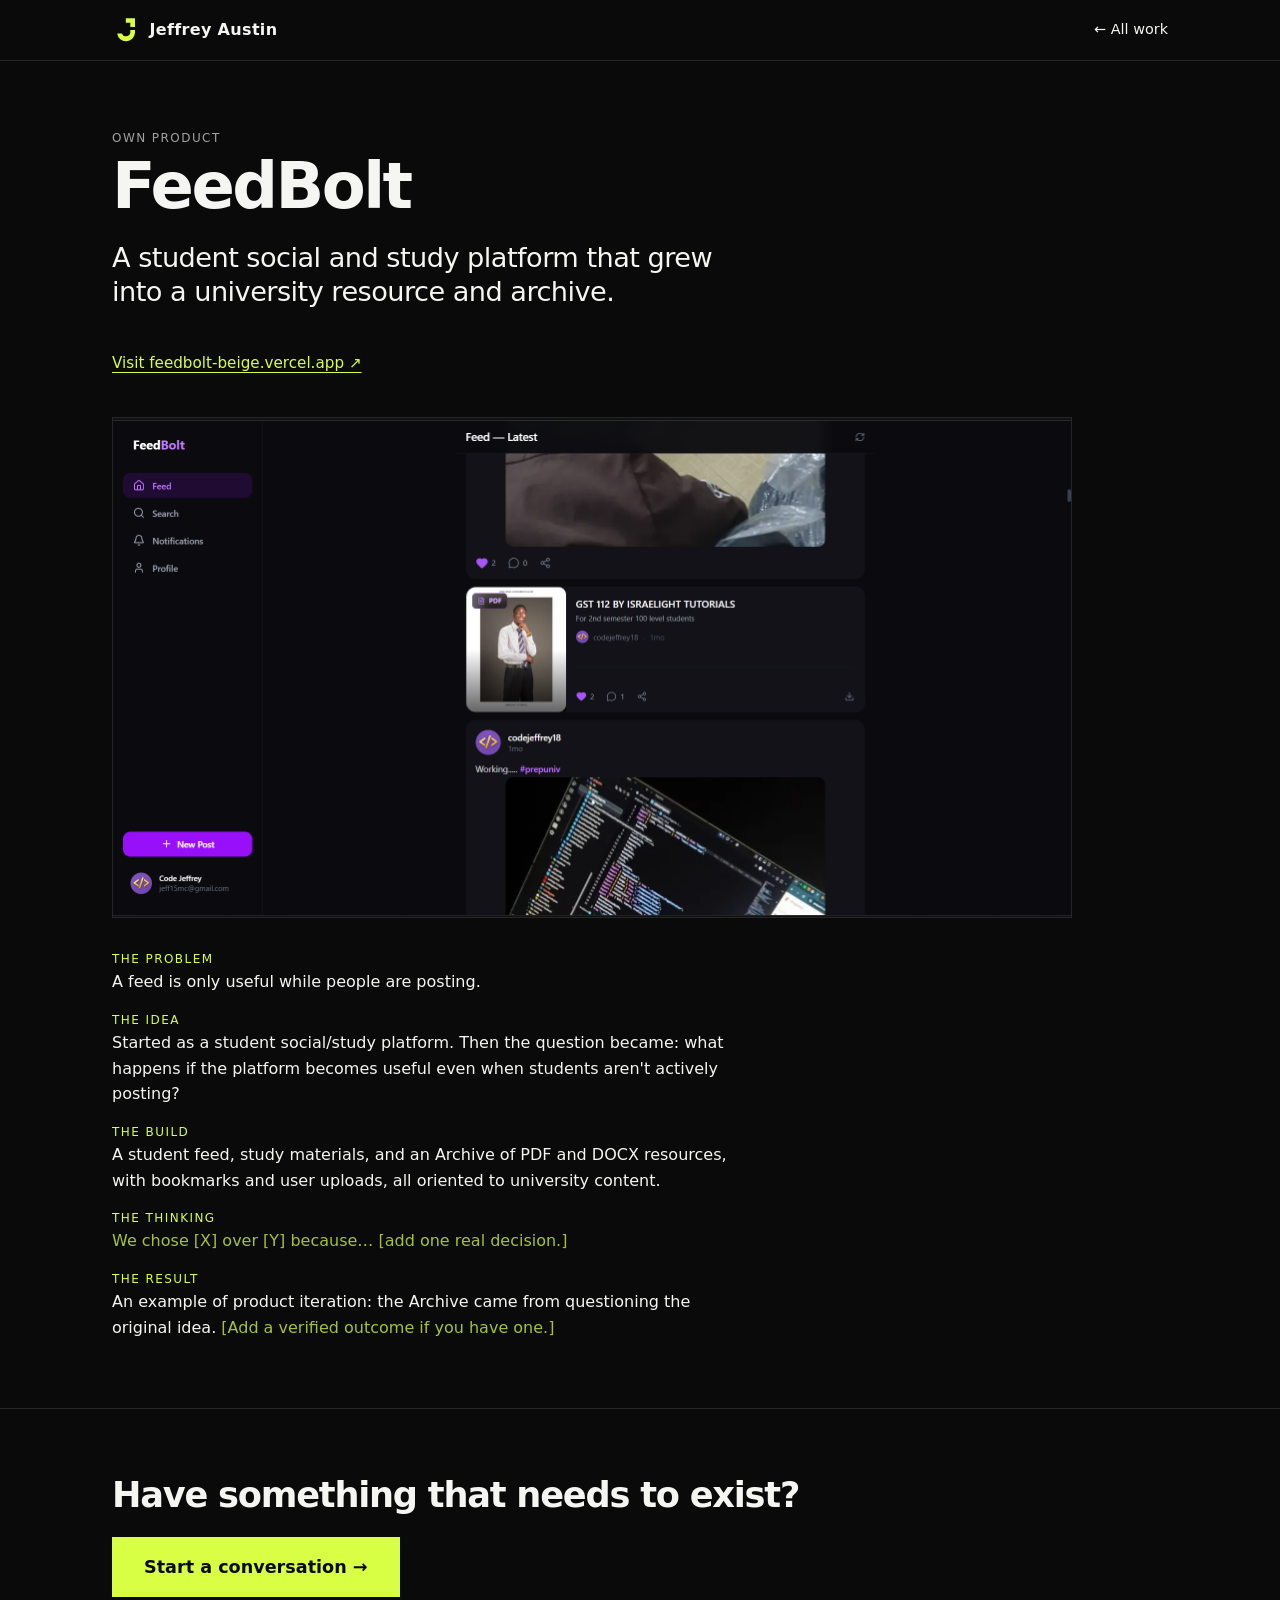
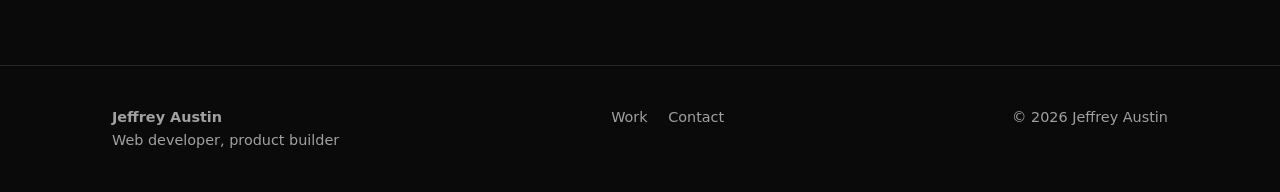
==== projects/feedbolt.html @ cd48c378 "first commit" ====
<!DOCTYPE html>
<html lang="en">
<head>
<meta charset="utf-8">
<meta name="viewport" content="width=device-width, initial-scale=1">
<title>FeedBolt — Jeffrey Austin</title>
<meta name="description" content="A student social and study platform that grew into a university resource and archive.">
<link rel="canonical" href="https://austinjeffrey.com/projects/feedbolt.html">
<link rel="icon" href="../assets/icons/logo.svg" type="image/svg+xml">
<link rel="stylesheet" href="../style.css">
</head>
<body class="page">
<header class="nav"><a class="brand" href="../index.html"><img src="../assets/icons/logo.svg" width="28" height="28" alt="" onerror="this.remove()">Jeffrey Austin</a><a class="back" href="../index.html#work">← All work</a></header>
<main>
<section class="sec">
  <p class="label">Own product</p>
  <h1 style="text-transform:none;margin:.5rem 0 1.5rem">FeedBolt</h1>
  <p class="pg-lede">A student social and study platform that grew into a university resource and archive.</p>
  <p><a class="visit live" href="https://feedbolt-beige.vercel.app" target="_blank" rel="noopener">Visit feedbolt-beige.vercel.app ↗</a></p>
  <figure class="shot"><img src="../assets/images/feedbolt.png" alt="FeedBolt screenshot" loading="lazy" onerror="this.remove()"><figcaption>Screenshot: assets/images/feedbolt.png</figcaption></figure>
  <dl>
    <dt>The problem</dt><dd>A feed is only useful while people are posting.</dd>
    <dt>The idea</dt><dd>Started as a student social/study platform. Then the question became: what happens if the platform becomes useful even when students aren't actively posting?</dd>
    <dt>The build</dt><dd>A student feed, study materials, and an Archive of PDF and DOCX resources, with bookmarks and user uploads, all oriented to university content.</dd>
    <dt>The thinking</dt><dd class="ph">We chose [X] over [Y] because… [add one real decision.]</dd>
    <dt>The result</dt><dd>An example of product iteration: the Archive came from questioning the original idea. <span class="ph">[Add a verified outcome if you have one.]</span></dd>
  </dl>
</section>
<section class="sec cta"><h2 class="big sm">Have something that needs to exist?</h2><a class="btn" href="https://wa.me/2347015585397">Start a conversation →</a></section>
</main>
<footer><div><strong>Jeffrey Austin</strong><br>Web developer, product builder</div><nav aria-label="Footer"><a href="../index.html#work">Work</a> <a href="../index.html#contact">Contact</a></nav><p>© 2026 Jeffrey Austin</p></footer>
<script src="../lightbox.js"></script>
</body>
</html>
---- style.css ----
:root{--black:#0A0A0A;--white:#F5F5F2;--muted:#A1A1A1;--line:#262626;--surface:#111;--accent:#D9FF45;
--font:"Inter","Geist",system-ui,-apple-system,"Segoe UI",Roboto,sans-serif;--pad:clamp(1.25rem,5vw,4rem);--gutter:max(var(--pad),calc((100vw - 66rem)/2))}
*{box-sizing:border-box;margin:0}
html{scroll-behavior:smooth;scroll-padding-top:4rem;background:var(--black)}
body{font:400 1rem/1.6 var(--font);color:var(--white);background:var(--black);overflow-x:hidden;-webkit-font-smoothing:antialiased}
a{color:inherit}
:focus-visible{outline:2px solid var(--accent);outline-offset:3px}
img{max-width:100%;display:block}
.skip{position:absolute;left:-999px}.skip:focus{left:1rem;top:1rem;background:var(--accent);color:var(--black);padding:.5rem 1rem;z-index:20}
.label{font-size:.75rem;letter-spacing:.12em;text-transform:uppercase;color:var(--muted)}

/* nav */
.nav{position:sticky;top:0;z-index:10;display:flex;justify-content:space-between;align-items:center;padding:1rem var(--gutter);background:var(--black);border-bottom:1px solid var(--line)}
.brand{display:inline-flex;align-items:center;gap:.6rem;text-decoration:none;font-weight:700;letter-spacing:.02em}.brand img{width:28px;height:28px}
.links{display:flex;gap:2rem}
.links a{text-decoration:none;font-size:.9rem;background:linear-gradient(var(--accent),var(--accent)) 0 100%/0 2px no-repeat;transition:background-size .25s;padding:.25rem 0}
.links a:hover{background-size:100% 2px}
.menu-btn{display:none;font:inherit;font-size:.9rem;color:var(--white);background:none;border:1px solid var(--line);padding:.6rem 1rem;min-height:44px;cursor:pointer}

/* hero */
.hero{padding:clamp(2.5rem,7vw,5rem) var(--gutter) 3.5rem;display:grid;gap:2.5rem;border-bottom:1px solid var(--line)}
h1{font-size:clamp(2.2rem,6.5vw,4rem);line-height:.95;letter-spacing:-.04em;font-weight:800;text-transform:uppercase}
.lede{max-width:34rem;color:var(--muted);font-size:1.05rem}
.ask{display:grid;max-width:44rem;border-top:1px solid var(--line)}
.ask .label{padding:1rem 0;color:var(--accent)}
.ask button{font:inherit;font-size:clamp(1.05rem,2.4vw,1.35rem);text-align:left;color:var(--white);background:none;border:0;border-top:1px solid var(--line);padding:1rem 0;min-height:56px;display:flex;justify-content:space-between;cursor:pointer;transition:padding .2s,color .2s}
.ask button:hover{padding-left:1rem;color:var(--accent)}
.ask button[aria-pressed=true]{color:var(--black);background:var(--accent);padding-left:1rem;padding-right:1rem}
.hint{border-top:1px solid var(--line);padding-top:1rem;color:var(--muted);font-size:.95rem}

/* sections */
main{display:flex;flex-direction:column}
.sec{padding:clamp(2.75rem,7vw,4.25rem) var(--gutter);border-bottom:1px solid var(--line);position:relative}
.big{font-size:clamp(1.9rem,5vw,3rem);line-height:1;letter-spacing:-.035em;font-weight:800;margin-bottom:1.5rem}
.big.sm{font-size:clamp(1.6rem,3.6vw,2.2rem)}
.sub{max-width:38rem;color:var(--muted);margin-bottom:2rem}
.ph{color:var(--accent);opacity:.75}
#work{order:1}#clients{order:2}#build{order:3}#process{order:4}#care{order:5}#tech{order:6}#about{order:7}#contact{order:8}
body[data-intent=hire] #build{order:0}body[data-intent=hire] #clients{order:1}body[data-intent=hire] #work{order:2}
body[data-intent=dev] #tech{order:0}
.sec::before{content:"";position:absolute;left:0;top:0;width:4px;height:0;background:var(--accent);transition:height .4s}
body[data-intent=hire] .sec[data-rel~=hire]::before,body[data-intent=work] .sec[data-rel~=work]::before,body[data-intent=dev] .sec[data-rel~=dev]::before{height:100%}

/* projects: each gets its own composition */
.proj{display:grid;gap:1.5rem;padding:3rem 0;border-top:1px solid var(--line);max-width:80rem}
.proj h3{font-size:clamp(1.6rem,4vw,2.4rem);letter-spacing:-.03em;line-height:1}
.shot{position:relative;aspect-ratio:1902/993;background:var(--surface);border:1px solid var(--line);overflow:hidden;display:grid;place-items:center}
.shot img{position:absolute;inset:0;width:100%;height:100%;object-fit:contain;cursor:zoom-in;transition:transform .5s}
.proj:hover .shot img{transform:scale(1.03)}
figcaption{font-size:.75rem;color:var(--muted);padding:1rem;text-align:center}
.path{list-style:none;display:flex;flex-wrap:wrap;gap:.5rem}
.path li{border:1px solid var(--line);padding:.35rem .75rem;font-size:.85rem}
.path li:not(:last-child)::after{content:" ↓";color:var(--accent)}
.tags{list-style:none;display:flex;flex-wrap:wrap;gap:.5rem;margin:1rem 0}
.tags li{border-bottom:1px solid var(--accent);font-size:.9rem;padding:.1rem 0}

.p3{grid-template-columns:1fr}
blockquote{font-size:clamp(1.15rem,2.4vw,1.5rem);line-height:1.25;letter-spacing:-.02em;max-width:44rem}
.statement{font-size:clamp(1.25rem,3vw,1.85rem);line-height:1.1;letter-spacing:-.02em;font-weight:700;max-width:40rem}
.p4{background:var(--surface);padding:2.5rem;border:1px solid var(--line);margin-top:3rem}
.p4 .shot{background:var(--black)}

.case summary{cursor:pointer;display:inline-block;color:var(--accent);min-height:44px;padding:.6rem 0;list-style:none}
.case summary::after{content:" +"}.case[open] summary::after{content:" −"}
.case dl{display:grid;gap:.25rem 2rem;margin-top:1rem}
dt{font-size:.75rem;letter-spacing:.12em;text-transform:uppercase;color:var(--muted);margin-top:1rem}
dd{max-width:40rem}
.case[open] dl{animation:open .3s}
@keyframes open{from{opacity:0;transform:translateY(-6px)}}

/* clients: compact, practical */
.visit{color:var(--accent);text-underline-offset:4px}

.cols{display:grid;gap:2rem;grid-template-columns:repeat(auto-fit,minmax(15rem,1fr))}
.cols h3{font-size:1.5rem;margin-bottom:.5rem;letter-spacing:-.02em}
.cols p{color:var(--muted)}
.cols.stack>div{border-top:1px solid var(--line);padding-top:1rem}
.steps{list-style:none;counter-reset:s;max-width:44rem}
.steps li{counter-increment:s;display:grid;grid-template-columns:3rem 8rem 1fr;border-top:1px solid var(--line);padding:1rem 0;color:var(--muted)}
.steps li::before{content:counter(s,decimal-leading-zero);color:var(--accent)}
.steps b{color:var(--white)}
.about{font-size:clamp(1.25rem,2.8vw,1.85rem);line-height:1.2;letter-spacing:-.02em;max-width:48rem;margin-bottom:1.5rem}
.care{list-style:none}
.care li{font-size:clamp(1.15rem,3vw,1.9rem);line-height:1.15;letter-spacing:-.025em;font-weight:700;padding:1.25rem 0;border-top:1px solid var(--line)}
.btn{display:inline-block;background:var(--accent);color:var(--black);font-weight:700;text-decoration:none;padding:1rem 2rem;font-size:1.1rem;transition:transform .2s}
.btn:hover{transform:translateX(6px)}
footer{display:flex;flex-wrap:wrap;gap:1.5rem;justify-content:space-between;padding:2.5rem var(--gutter);color:var(--muted);font-size:.9rem}
footer a{margin-right:1rem;text-decoration:none}

/* reveal: only when JS is on */
.js .rv{opacity:0;transform:translateY(16px);transition:opacity .6s,transform .6s}
.js .rv.in{opacity:1;transform:none}

@media(min-width:900px){
  .p2{grid-template-columns:1fr 1.2fr;align-items:center}
  .p3{grid-template-columns:1fr 1fr}.p3 blockquote,.p3 .label,.p3 h3{grid-column:1/-1}
  .p1{padding-left:0}
  
}
@media(max-width:760px){
  .menu-btn{display:block}
  .links{display:none;position:absolute;top:100%;left:0;right:0;flex-direction:column;gap:0;background:var(--black);border-bottom:1px solid var(--line)}
  .links.open{display:flex}
  .links a{padding:1rem var(--pad);font-size:1.1rem;min-height:48px;background:none}
  .steps li{grid-template-columns:2.5rem 1fr}.steps li{display:block}.steps li::before{margin-right:1rem}
  .p4{padding:1.25rem}
}
@media(prefers-reduced-motion:reduce){
  *,*::before,*::after{animation:none!important;transition:none!important;scroll-behavior:auto!important}
  .js .rv{opacity:1;transform:none}
}

/* client grid: adds columns automatically as you add <li class="client"> */
.clients{list-style:none;display:grid;grid-template-columns:repeat(auto-fit,minmax(min(100%,19rem),1fr));gap:1px;background:var(--line);border:1px solid var(--line)}
.client{background:var(--black);padding:1.25rem;display:flex;flex-direction:column;gap:.75rem}
.client h3{font-size:1.3rem;letter-spacing:-.02em}
.client:hover .shot img{transform:scale(1.03)}
.client p:not(.label){font-size:.95rem;color:var(--muted)}
.url{color:var(--muted);font-size:.9rem;text-underline-offset:4px}
.tools{margin-top:auto}.visit{font-size:.95rem}
.cite{border-top:1px solid var(--line);padding-top:.75rem;font-size:1rem;color:var(--white)}
.cite cite{display:block;font-style:normal;color:var(--muted);font-size:.85rem;margin-top:.25rem}
.more{display:inline-block;color:var(--accent);min-height:44px;padding:.6rem 0;text-underline-offset:4px}
/* project pages */
.page .sec{max-width:none}.pg-lede{font-size:clamp(1.2rem,2.6vw,1.7rem);line-height:1.25;max-width:40rem;letter-spacing:-.02em;margin-bottom:2rem}
.page .shot{margin:2rem 0;max-width:60rem}.page dl{max-width:44rem}.page dt{color:var(--accent)}
.nav .back{font-size:.9rem;text-decoration:none}
.contact{list-style:none;display:flex;flex-wrap:wrap;gap:.75rem;margin-top:2rem}
.contact a{display:grid;place-items:center;width:48px;height:48px;border:1px solid var(--line);color:var(--white);transition:border-color .2s,color .2s}
.contact a:hover{border-color:var(--accent);color:var(--accent)}
.ico{width:22px;height:22px;fill:none;stroke:currentColor;stroke-width:1.7;stroke-linecap:round;stroke-linejoin:round}.ico.fill{fill:currentColor;stroke:none}
.live{display:inline-block;min-height:44px;padding:.6rem 0;text-underline-offset:4px}

/* screenshots open full size in an overlay (lightbox.js) */
.shot{aspect-ratio:1902/993}
html.lb-open{overflow:hidden}
.lb{border:0;background:transparent;padding:0;max-width:96vw;max-height:96vh;overflow:visible}
.lb::backdrop{background:rgba(10,10,10,.94)}
.lb img{display:block;max-width:96vw;max-height:88vh;width:auto;height:auto;border:1px solid var(--line)}
.lb button{position:fixed;top:1rem;right:1rem;width:48px;height:48px;font-size:1.6rem;line-height:1;color:var(--white);background:var(--black);border:1px solid var(--line);cursor:pointer}
.lb button:hover{border-color:var(--accent);color:var(--accent)}
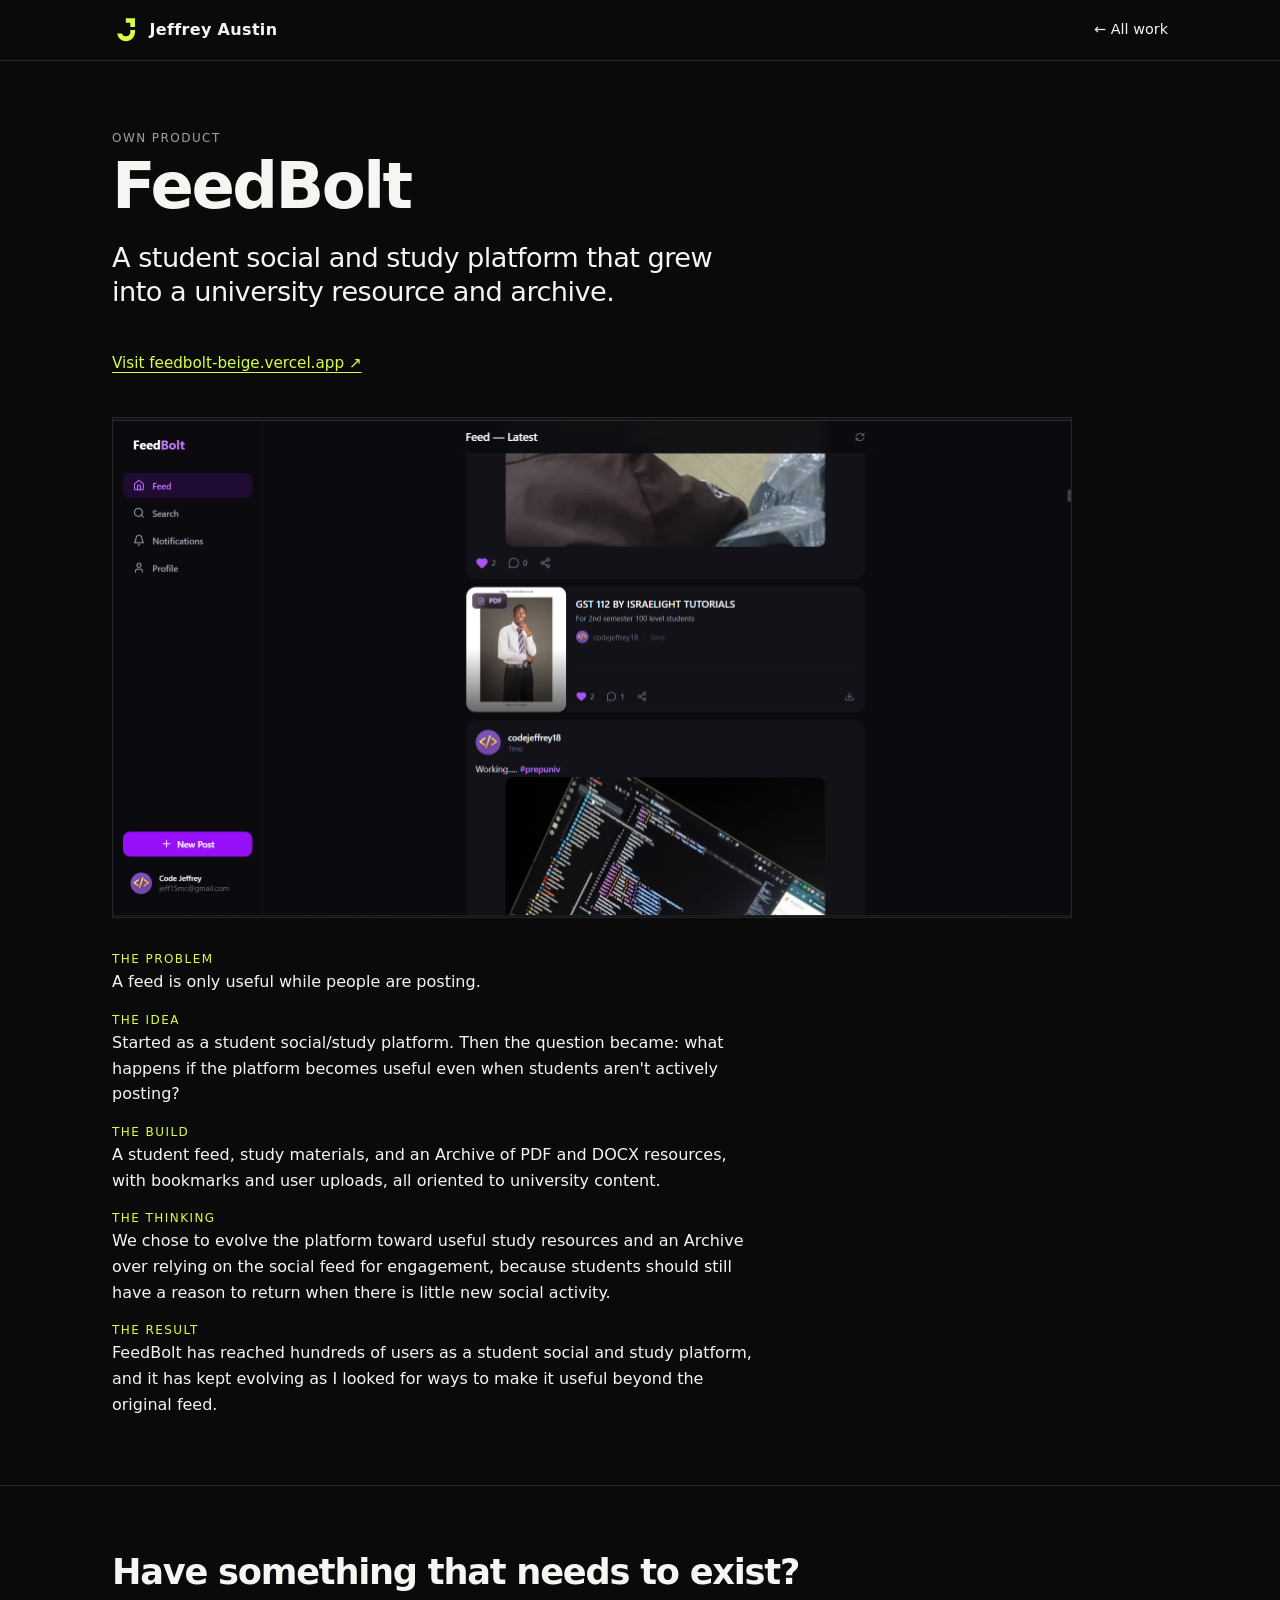
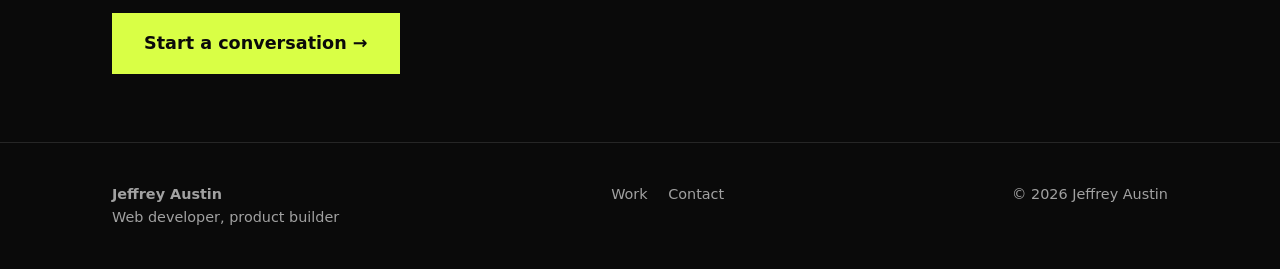
==== commit 0013c4e2: "Refine project descriptions and enhance clarity across multiple project pages" ====
--- a/projects/feedbolt.html
+++ b/projects/feedbolt.html
@@ -6,8 +6,11 @@
 <title>FeedBolt — Jeffrey Austin</title>
 <meta name="description" content="A student social and study platform that grew into a university resource and archive.">
 <link rel="canonical" href="https://austinjeffrey.com/projects/feedbolt.html">
-<link rel="icon" href="../assets/icons/logo.svg" type="image/svg+xml">
-<link rel="stylesheet" href="../style.css">
+<link rel="icon" href="../favicon.ico" sizes="48x48">
+<link rel="icon" href="../assets/icons/favicon.svg" type="image/svg+xml">
+<link rel="icon" href="../assets/icons/favicon-32.png" type="image/png" sizes="32x32">
+<link rel="apple-touch-icon" href="../assets/icons/apple-touch-icon.png">
+<link rel="stylesheet" href="../style.css?v=3">
 </head>
 <body class="page">
 <header class="nav"><a class="brand" href="../index.html"><img src="../assets/icons/logo.svg" width="28" height="28" alt="" onerror="this.remove()">Jeffrey Austin</a><a class="back" href="../index.html#work">← All work</a></header>
@@ -22,13 +25,13 @@
     <dt>The problem</dt><dd>A feed is only useful while people are posting.</dd>
     <dt>The idea</dt><dd>Started as a student social/study platform. Then the question became: what happens if the platform becomes useful even when students aren't actively posting?</dd>
     <dt>The build</dt><dd>A student feed, study materials, and an Archive of PDF and DOCX resources, with bookmarks and user uploads, all oriented to university content.</dd>
-    <dt>The thinking</dt><dd class="ph">We chose [X] over [Y] because… [add one real decision.]</dd>
-    <dt>The result</dt><dd>An example of product iteration: the Archive came from questioning the original idea. <span class="ph">[Add a verified outcome if you have one.]</span></dd>
+    <dt>The thinking</dt><dd>We chose to evolve the platform toward useful study resources and an Archive over relying on the social feed for engagement, because students should still have a reason to return when there is little new social activity.</dd>
+    <dt>The result</dt><dd>FeedBolt has reached hundreds of users as a student social and study platform, and it has kept evolving as I looked for ways to make it useful beyond the original feed.</dd>
   </dl>
 </section>
 <section class="sec cta"><h2 class="big sm">Have something that needs to exist?</h2><a class="btn" href="https://wa.me/2347015585397">Start a conversation →</a></section>
 </main>
 <footer><div><strong>Jeffrey Austin</strong><br>Web developer, product builder</div><nav aria-label="Footer"><a href="../index.html#work">Work</a> <a href="../index.html#contact">Contact</a></nav><p>© 2026 Jeffrey Austin</p></footer>
-<script src="../lightbox.js"></script>
+<script src="../lightbox.js?v=3"></script>
 </body>
 </html>
--- a/style.css
+++ b/style.css
@@ -132,10 +132,4 @@
 .live{display:inline-block;min-height:44px;padding:.6rem 0;text-underline-offset:4px}
 
 /* screenshots open full size in an overlay (lightbox.js) */
-.shot{aspect-ratio:1902/993}
-html.lb-open{overflow:hidden}
-.lb{border:0;background:transparent;padding:0;max-width:96vw;max-height:96vh;overflow:visible}
-.lb::backdrop{background:rgba(10,10,10,.94)}
-.lb img{display:block;max-width:96vw;max-height:88vh;width:auto;height:auto;border:1px solid var(--line)}
-.lb button{position:fixed;top:1rem;right:1rem;width:48px;height:48px;font-size:1.6rem;line-height:1;color:var(--white);background:var(--black);border:1px solid var(--line);cursor:pointer}
-.lb button:hover{border-color:var(--accent);color:var(--accent)}+.shot{aspect-ratio:1902/993}
